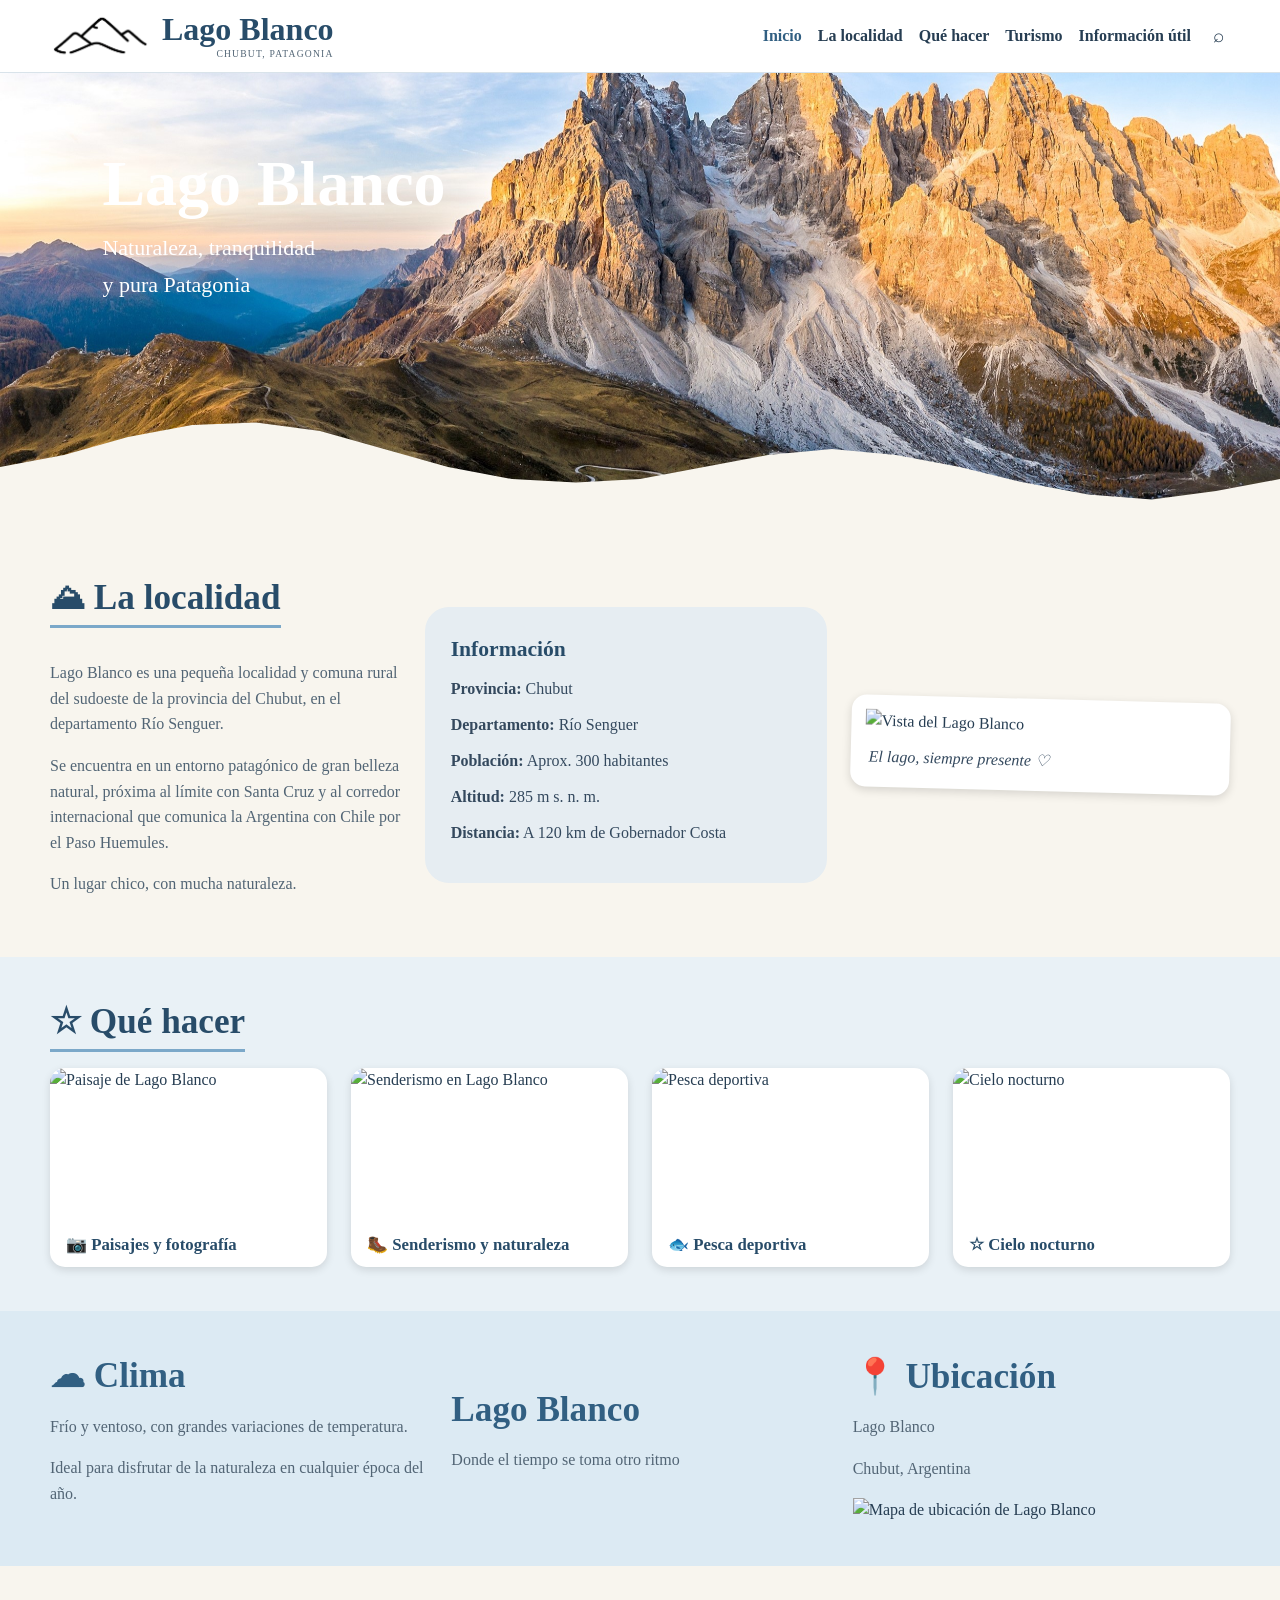
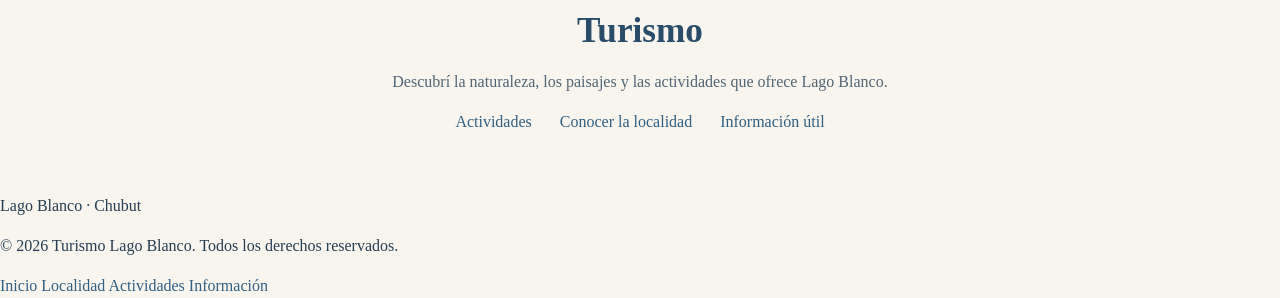
==== index.html @ a25df5e3 "Optimizacion de "style.css" se optimizaron los elementos de "style.css" para que "header.html" e "in" ====
<!DOCTYPE html>
<html lang="es">

<head>
    <meta charset="UTF-8">
    <meta name="viewport" content="width=device-width, initial-scale=1.0">
    <title>Lago Blanco - Chubut</title>
    <link rel="stylesheet" href="style.css">
</head>

<body>
    <div id="header"></div>
    <script src="header-loader.js"></script>
    <main>
        <!-- PORTADA / HERO -->
        <section id="inicio" class="hero">
            <img class="hero__image" src="paisaje_lago_blanco.jpg" alt="Paisaje de Lago Blanco">

            <div class="hero__content">
                <h1 class="hero__title text-display">Lago Blanco</h1>
                <p class="hero__text">Naturaleza, tranquilidad</p>
                <p class="hero__text">y pura Patagonia</p>
            </div>
        </section>

        <!-- INFORMACIÓN DE LA LOCALIDAD -->
        <section id="localidad" class="section locality">
            <div class="container split-layout">
                <div class="locality__text">
                    <h2 class="section-title section-title--underlined">⛰ La localidad</h2>

                    <p>Lago Blanco es una pequeña localidad y comuna rural del sudoeste de la provincia del Chubut, en el departamento Río Senguer.</p>
                    <p>Se encuentra en un entorno patagónico de gran belleza natural, próxima al límite con Santa Cruz y al corredor internacional que comunica la Argentina con Chile por el Paso Huemules.</p>
                    <p>Un lugar chico, con mucha naturaleza.</p>
                </div>

                <div class="locality__info panel">
                    <h3>Información</h3>
                    <ul class="list-clean">
                        <li><strong>Provincia:</strong> Chubut</li>
                        <li><strong>Departamento:</strong> Río Senguer</li>
                        <li><strong>Población:</strong> Aprox. 300 habitantes</li>
                        <li><strong>Altitud:</strong> 285 m s. n. m.</li>
                        <li><strong>Distancia:</strong> A 120 km de Gobernador Costa</li>
                    </ul>
                </div>

                <figure class="locality__photo">
                    <img src="img/lago-blanco.jpg" alt="Vista del Lago Blanco">
                    <figcaption>El lago, siempre presente ♡</figcaption>
                </figure>
            </div>
        </section>

        <!-- ACTIVIDADES -->
        <section id="actividades" class="section activities">
            <div class="container">
                <h2 class="section-title section-title--underlined">☆ Qué hacer</h2>

                <div class="cards-grid">
                    <article class="card activity-card">
                        <img src="img/paisajes.jpg" alt="Paisaje de Lago Blanco">
                        <h3>📷 Paisajes y fotografía</h3>
                    </article>

                    <article class="card activity-card">
                        <img src="img/senderismo.jpg" alt="Senderismo en Lago Blanco">
                        <h3>🥾 Senderismo y naturaleza</h3>
                    </article>

                    <article class="card activity-card">
                        <img src="img/pesca.jpg" alt="Pesca deportiva">
                        <h3>🐟 Pesca deportiva</h3>
                    </article>

                    <article class="card activity-card">
                        <img src="img/cielo-nocturno.jpg" alt="Cielo nocturno">
                        <h3>☆ Cielo nocturno</h3>
                    </article>
                </div>
            </div>
        </section>

        <!-- CLIMA / INFORMACIÓN -->
        <section id="informacion" class="section info-strip">
            <div class="container split-layout">
                <div>
                    <h2 class="section-title">☁ Clima</h2>
                    <p>Frío y ventoso, con grandes variaciones de temperatura.</p>
                    <p>Ideal para disfrutar de la naturaleza en cualquier época del año.</p>
                </div>

                <div>
                    <h2 class="section-title">Lago Blanco</h2>
                    <p>Donde el tiempo se toma otro ritmo</p>
                </div>

                <div>
                    <h2 class="section-title">📍 Ubicación</h2>
                    <p>Lago Blanco</p>
                    <p>Chubut, Argentina</p>
                    <img src="img/mapa.png" alt="Mapa de ubicación de Lago Blanco">
                </div>
            </div>
        </section>

        <!-- TURISMO -->
        <section id="turismo" class="section tourism">
            <div class="container">
                <h2 class="section-title">Turismo</h2>
                <p>Descubrí la naturaleza, los paisajes y las actividades que ofrece Lago Blanco.</p>

                <ul class="list-clean">
                    <li><a href="#actividades">Actividades</a></li>
                    <li><a href="#localidad">Conocer la localidad</a></li>
                    <li><a href="#informacion">Información útil</a></li>
                </ul>
            </div>
        </section>
    </main>

    <div id="footer"></div>
    <script src="footer-loader.js"></script>
</body>

</html>
---- style.css ----
/* CSS optimizado: solo index.html */
:root {
    --ink: #263d52;
    --ink-strong: #284c69;
    --muted: #526575;
    --accent: #315f82;

    --bg: #f8f5ee;
    --bg-soft: #e9f1f6;
    --bg-alt: #dceaf3;

    --r-md: 15px;
    --r-lg: 24px;

    --s-2: 12px;
    --s-3: 16px;
    --s-4: 24px;

    --content-w: min(1180px, calc(100% - 48px));
    --shadow: 0 3px 10px rgba(0, 0, 0, 0.14);
}

*,
*::before,
*::after {
    box-sizing: border-box;
}

html,
body {
    margin: 0;
}

body {
    min-width: 320px;
    color: var(--ink);
    background: var(--bg);
    font-family: 'Allura', cursive;
    line-height: 1.5;
}

button,
input,
textarea,
select {
    font: inherit;
}

img {
    display: block;
    max-width: 100%;
    height: auto;
}

a {
    color: var(--accent);
    text-decoration: none;
}

a:hover {
    text-decoration: underline;
}

.container {
    width: var(--content-w);
    margin: 0 auto;
}

.section {
    padding: 44px 0;
}

.list-clean {
    list-style: none;
    margin: 0;
    padding: 0;
}

.split-layout,
.cards-grid {
    display: flex;
    gap: var(--s-4);
}

.split-layout {
    align-items: center;
}

.split-layout > *,
.cards-grid > * {
    flex: 1;
}

.card,
.panel,
.locality__photo {
    border-radius: var(--r-md);
}

.card {
    background: #fff;
    box-shadow: 0 3px 8px rgba(0, 0, 0, 0.12);
}

.panel {
    background: #e6edf2;
    border-radius: var(--r-lg);
    padding: 26px;
}

.text-display {
    margin: 0 0 var(--s-2);
    font-size: clamp(2rem, 5vw, 4rem);
    line-height: 1.1;
    color: var(--ink-strong);
}

.section-title {
    margin: 0 0 var(--s-3);
    font-size: clamp(1.5rem, 3vw, 2.2rem);
    line-height: 1.2;
    color: var(--ink-strong);
}

.section-title--underlined {
    display: inline-block;
    border-bottom: 3px solid #7ba8c9;
    padding-bottom: 6px;
}

/* Header: mínimo y compatible con el sistema actual */
.site-header {
    position: sticky;
    top: 0;
    z-index: 20;
    background: #fff;
    border-bottom: 1px solid #d9e3ea;
}

.site-header .container {
    min-height: 72px;
    display: flex;
    align-items: center;
    justify-content: space-between;
    gap: var(--s-3);
}

.brand {
    display: inline-flex;
    align-items: center;
    gap: var(--s-2);
    color: var(--ink);
}

.brand-logo {
    width: 100px;
    object-fit: contain;
    flex-shrink: 0;
}

.brand-text {
    display: flex;
    flex-direction: column;
    line-height: 1;
}

.brand-text strong {
    color: var(--ink-strong);
    font-size: 2rem;
}

.brand-text small {
    align-self: flex-end;
    margin-top: 4px;
    font-size: 0.6rem;
    letter-spacing: 1.2px;
    color: var(--muted);
    text-transform: uppercase;
}

.main-navigation {
    display: flex;
    align-items: center;
    gap: var(--s-3);
}

.main-navigation a {
    color: var(--ink);
    font-weight: 600;
}

.main-navigation a.active,
.main-navigation a:hover,
.search-button:hover {
    color: var(--accent);
}

.search-button,
.menu-toggle {
    border: 0;
    background: transparent;
    color: var(--ink);
    cursor: pointer;
}

.search-button {
    font-size: 1.2rem;
}

.menu-toggle {
    display: none;
}

@media (max-width: 900px) {
    .menu-toggle {
        display: inline-flex;
        flex-direction: column;
        gap: 4px;
        width: 34px;
        height: 34px;
        align-items: center;
        justify-content: center;
        border: 1px solid #d9e3ea;
        border-radius: 8px;
    }

    .menu-toggle span {
        width: 16px;
        height: 2px;
        background: currentColor;
    }

    .main-navigation {
        display: none;
        position: absolute;
        top: 72px;
        right: 24px;
        left: 24px;
        padding: 10px;
        flex-direction: column;
        align-items: flex-start;
        background: #fff;
        border: 1px solid #d9e3ea;
        border-radius: 10px;
        box-shadow: var(--shadow);
    }

    .main-navigation.is-open {
        display: flex;
    }
}

.hero {
    position: relative;
    height: 460px;
    overflow: hidden;
}

.hero__image {
    width: 100%;
    height: 100%;
    object-fit: cover;
}

.hero__content {
    position: absolute;
    top: 76px;
    left: 8%;
    color: #fff;
}

.hero__title,
.hero__text {
    color: #fff;
}

.hero__text {
    margin: 4px 0;
    font-size: 22px;
}

.locality {
    background: var(--bg);
}

.activities {
    background: var(--bg-soft);
}

.info-strip {
    background: var(--bg-alt);
}

.tourism {
    background: var(--bg);
    text-align: center;
}

.locality__text p,
.info-strip p,
.tourism p {
    color: var(--muted);
    line-height: 1.6;
}

.locality__info h3,
.activity-card h3 {
    margin: 0 0 8px;
    color: var(--ink-strong);
}

.locality__info h3 {
    font-size: 1.35rem;
}

.locality__info li {
    margin: var(--s-2) 0;
    color: #34495e;
}

.locality__photo {
    margin: 0;
    padding: 14px;
    background: #fff;
    box-shadow: var(--shadow);
    transform: rotate(1.5deg);
}

.locality__photo figcaption {
    padding: var(--s-2) 4px 4px;
    font-size: 1rem;
    font-style: italic;
    color: #34495e;
}

.activity-card {
    overflow: hidden;
}

.activity-card img {
    width: 100%;
    height: 150px;
    object-fit: cover;
}

.activity-card h3 {
    margin: 14px var(--s-3) 10px;
    font-size: 1.05rem;
}

.info-strip h2 {
    color: var(--accent);
}

.info-strip img {
    width: 100%;
    max-width: 300px;
}

.tourism .list-clean li {
    display: inline-block;
    margin: 0 var(--s-2);
}

#inicio::after {
    content: "";
    position: absolute;
    left: 0;
    bottom: 0;
    width: 100%;
    height: 120px;
    background: #f8f5ee;
    clip-path: polygon(
        0% 45%,
        5% 35%,
        10% 20%,
        15% 10%,
        20% 8%,
        25% 15%,
        30% 30%,
        35% 45%,
        40% 55%,
        45% 58%,
        50% 55%,
        55% 45%,
        60% 35%,
        65% 30%,
        70% 35%,
        75% 45%,
        80% 58%,
        85% 68%,
        90% 72%,
        95% 65%,
        100% 55%,
        100% 100%,
        0% 100%
    );
}

@media (max-width: 800px) {
    .hero {
        height: 380px;
    }

    .hero__title {
        font-size: clamp(2rem, 8vw, 2.8rem);
    }

    .hero__text {
        font-size: 1.05rem;
    }

    .split-layout,
    .cards-grid {
        flex-direction: column;
    }

    .tourism .list-clean li {
        display: block;
        margin: var(--s-2) 0;
    }
}

@media (max-width: 480px) {
    :root {
        --content-w: min(100% - 28px, 1180px);
    }

    .section {
        padding: 34px 0;
    }
}
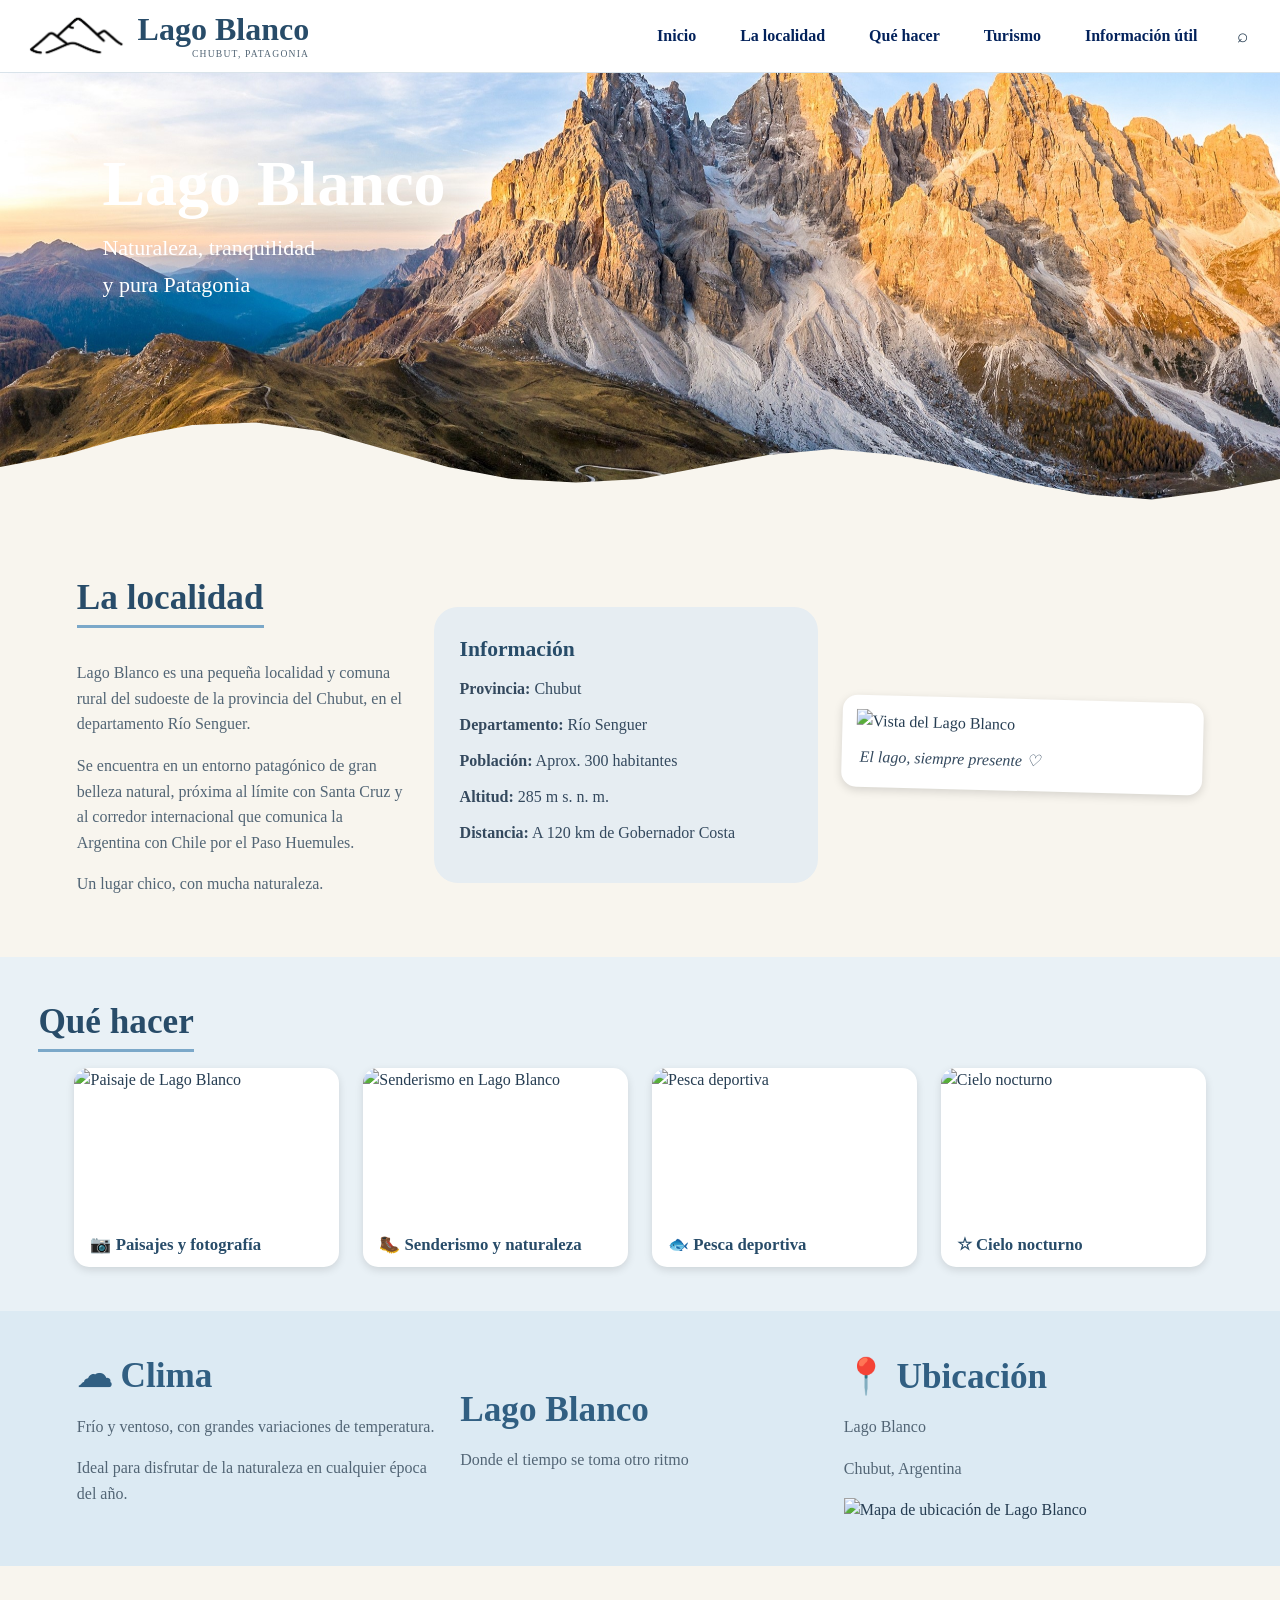
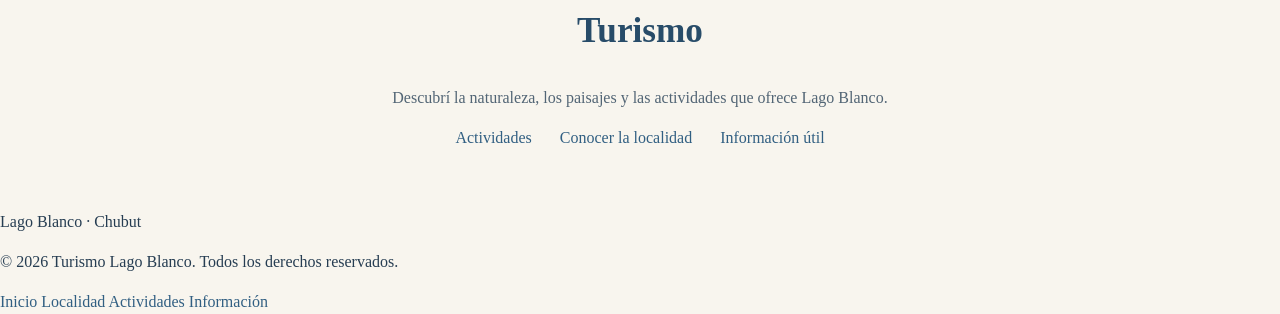
==== commit 97a153e9: "modificacion de "style.css" se agrego subrayado tipo marcador en los botones del header" ====
--- a/index.html
+++ b/index.html
@@ -11,6 +11,7 @@
 <body>
     <div id="header"></div>
     <script src="header-loader.js"></script>
+
     <main>
         <!-- PORTADA / HERO -->
         <section id="inicio" class="hero">
@@ -27,8 +28,7 @@
         <section id="localidad" class="section locality">
             <div class="container split-layout">
                 <div class="locality__text">
-                    <h2 class="section-title section-title--underlined">⛰ La localidad</h2>
-
+                    <h2 class="section-title section-title--underlined">La localidad</h2>
                     <p>Lago Blanco es una pequeña localidad y comuna rural del sudoeste de la provincia del Chubut, en el departamento Río Senguer.</p>
                     <p>Se encuentra en un entorno patagónico de gran belleza natural, próxima al límite con Santa Cruz y al corredor internacional que comunica la Argentina con Chile por el Paso Huemules.</p>
                     <p>Un lugar chico, con mucha naturaleza.</p>
@@ -46,7 +46,7 @@
                 </div>
 
                 <figure class="locality__photo">
-                    <img src="img/lago-blanco.jpg" alt="Vista del Lago Blanco">
+                    <img src="img/lago-blanco.jpg" alt="Vista del Lago Blanco" loading="lazy">
                     <figcaption>El lago, siempre presente ♡</figcaption>
                 </figure>
             </div>
@@ -55,26 +55,26 @@
         <!-- ACTIVIDADES -->
         <section id="actividades" class="section activities">
             <div class="container">
-                <h2 class="section-title section-title--underlined">☆ Qué hacer</h2>
+                <h2 class="section-title section-title--shortline">Qué hacer</h2>
 
                 <div class="cards-grid">
                     <article class="card activity-card">
-                        <img src="img/paisajes.jpg" alt="Paisaje de Lago Blanco">
+                        <img src="img/paisajes.jpg" alt="Paisaje de Lago Blanco" loading="lazy">
                         <h3>📷 Paisajes y fotografía</h3>
                     </article>
 
                     <article class="card activity-card">
-                        <img src="img/senderismo.jpg" alt="Senderismo en Lago Blanco">
+                        <img src="img/senderismo.jpg" alt="Senderismo en Lago Blanco" loading="lazy">
                         <h3>🥾 Senderismo y naturaleza</h3>
                     </article>
 
                     <article class="card activity-card">
-                        <img src="img/pesca.jpg" alt="Pesca deportiva">
+                        <img src="img/pesca.jpg" alt="Pesca deportiva" loading="lazy">
                         <h3>🐟 Pesca deportiva</h3>
                     </article>
 
                     <article class="card activity-card">
-                        <img src="img/cielo-nocturno.jpg" alt="Cielo nocturno">
+                        <img src="img/cielo-nocturno.jpg" alt="Cielo nocturno" loading="lazy">
                         <h3>☆ Cielo nocturno</h3>
                     </article>
                 </div>
@@ -99,7 +99,7 @@
                     <h2 class="section-title">📍 Ubicación</h2>
                     <p>Lago Blanco</p>
                     <p>Chubut, Argentina</p>
-                    <img src="img/mapa.png" alt="Mapa de ubicación de Lago Blanco">
+                    <img src="img/mapa.png" alt="Mapa de ubicación de Lago Blanco" loading="lazy">
                 </div>
             </div>
         </section>
@@ -123,4 +123,4 @@
     <script src="footer-loader.js"></script>
 </body>
 
-</html>+</html>
--- a/style.css
+++ b/style.css
@@ -38,6 +38,7 @@
     background: var(--bg);
     font-family: 'Allura', cursive;
     line-height: 1.5;
+    overflow-x: hidden;
 }
 
 button,
@@ -63,8 +64,11 @@
 }
 
 .container {
-    width: var(--content-w);
+    display: flex;
     margin: 0 auto;
+    margin-left: 3%;
+    margin-right: 3%;
+    flex-direction: column;
 }
 
 .section {
@@ -79,8 +83,11 @@
 
 .split-layout,
 .cards-grid {
+    flex-direction: row;
     display: flex;
     gap: var(--s-4);
+    padding-left: 3%;
+    padding-right: 3%;
 }
 
 .split-layout {
@@ -123,10 +130,13 @@
     color: var(--ink-strong);
 }
 
-.section-title--underlined {
+.section-title--underlined,
+.section-title--shortline {
     display: inline-block;
+    width: max-content;
+    max-width: 100%;
+    padding-bottom: 6px;
     border-bottom: 3px solid #7ba8c9;
-    padding-bottom: 6px;
 }
 
 /* Header: mínimo y compatible con el sistema actual */
@@ -140,10 +150,13 @@
 
 .site-header .container {
     min-height: 72px;
+    flex-direction: row;
     display: flex;
     align-items: center;
     justify-content: space-between;
     gap: var(--s-3);
+    margin-left: 2%;
+    margin-right: 2%
 }
 
 .brand {
@@ -182,18 +195,37 @@
 .main-navigation {
     display: flex;
     align-items: center;
-    gap: var(--s-3);
+    gap: var(--s-4);
 }
 
 .main-navigation a {
-    color: var(--ink);
+    position: static;
+    z-index: 1;
+    display: inline-block;
+    padding: 6px 10px;
+    color:rgb(3, 34, 91);
     font-weight: 600;
+    text-decoration: none;
 }
 
 .main-navigation a.active,
 .main-navigation a:hover,
 .search-button:hover {
-    color: var(--accent);
+
+    left: 8px;
+    right: 8px;
+    top: 8px;
+    bottom: 8px;
+
+    background-color: rgb(102, 206, 247);
+    transform: rotate(-5deg);
+
+    clip-path: polygon(
+        12% 10%, 88% 10%,
+        98% 18%, 93% 30%, 99% 44%, 93% 58%, 98% 72%, 89% 88%,
+        11% 88%,
+        2% 72%, 7% 58%, 1% 44%, 7% 30%, 2% 18%
+    );
 }
 
 .search-button,
@@ -295,6 +327,12 @@
 .tourism {
     background: var(--bg);
     text-align: center;
+}
+
+.locality__text,
+.locality__info,
+.info-strip .split-layout > div {
+    text-align: left;
 }
 
 .locality__text p,
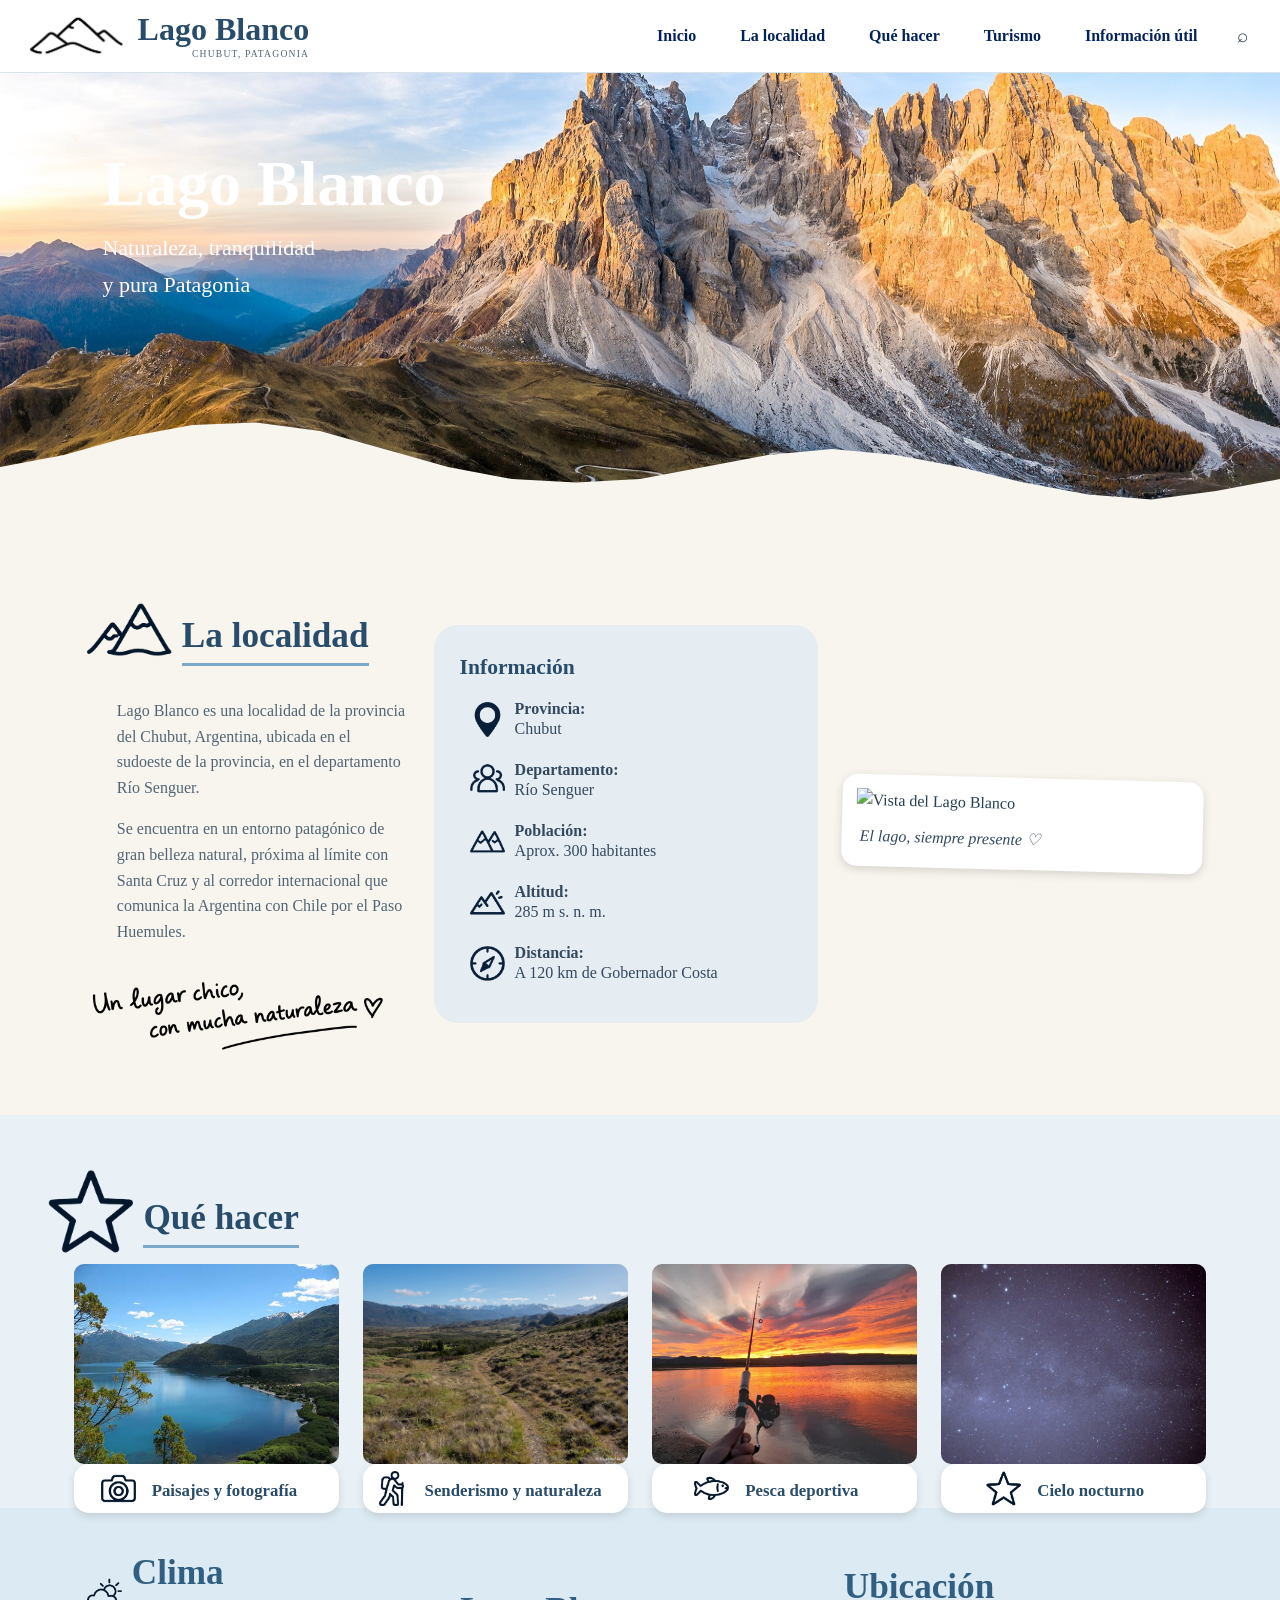
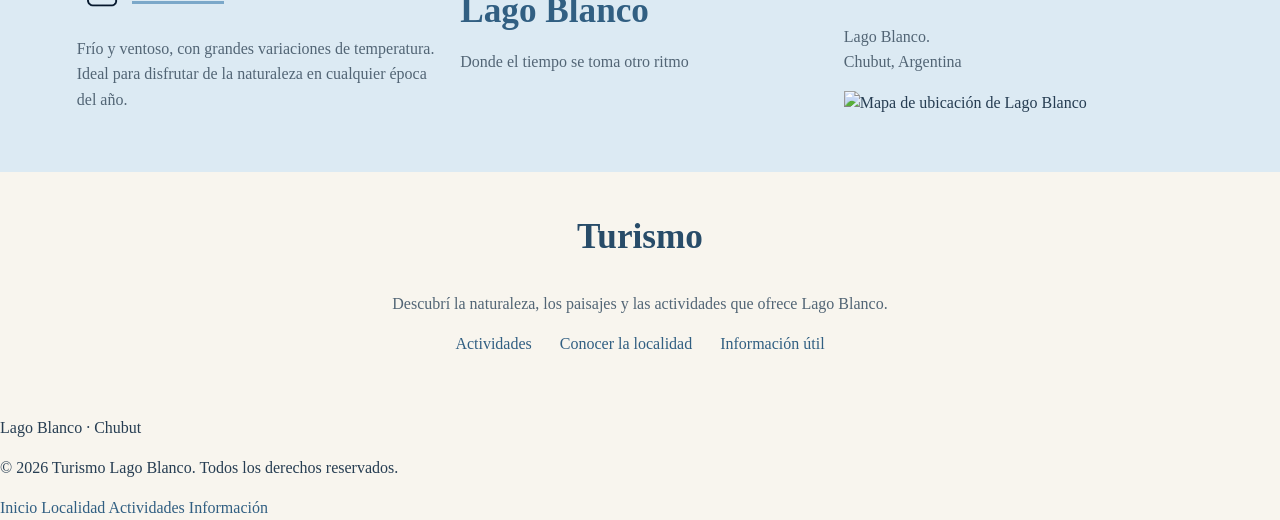
==== commit 4253d09d: "modificacion de "index.html" y "style.css" se agregaron y configuraron los iconos de la web" ====
--- a/index.html
+++ b/index.html
@@ -15,7 +15,7 @@
     <main>
         <!-- PORTADA / HERO -->
         <section id="inicio" class="hero">
-            <img class="hero__image" src="paisaje_lago_blanco.jpg" alt="Paisaje de Lago Blanco">
+            <img class="hero__image" src="img/paisaje_lago_blanco.png" alt="Paisaje de Lago Blanco">
 
             <div class="hero__content">
                 <h1 class="hero__title text-display">Lago Blanco</h1>
@@ -28,25 +28,60 @@
         <section id="localidad" class="section locality">
             <div class="container split-layout">
                 <div class="locality__text">
-                    <h2 class="section-title section-title--underlined">La localidad</h2>
-                    <p>Lago Blanco es una pequeña localidad y comuna rural del sudoeste de la provincia del Chubut, en el departamento Río Senguer.</p>
-                    <p>Se encuentra en un entorno patagónico de gran belleza natural, próxima al límite con Santa Cruz y al corredor internacional que comunica la Argentina con Chile por el Paso Huemules.</p>
-                    <p>Un lugar chico, con mucha naturaleza.</p>
+                    <div class="title-header">
+                        <img src="img/localidad.png" class="title-icon">
+                        <h2 class="section-title section-title--underlined">La localidad</h2>
+                    </div>
+                    <div class="parraphs">
+                        <p>Lago Blanco es una localidad de la provincia del Chubut, Argentina, ubicada en el sudoeste de la provincia, en el departamento Río Senguer.</p>
+                        <p>Se encuentra en un entorno patagónico de gran belleza natural, próxima al límite con Santa Cruz y al corredor internacional que comunica la Argentina con Chile por el Paso Huemules.</p>
+                    </div>
+                    <img src="img/eslogan.png" alt="Un lugar chico, con mucha naturaleza" class="locality__slogan" loading="lazy">
                 </div>
 
                 <div class="locality__info panel">
                     <h3>Información</h3>
                     <ul class="list-clean">
-                        <li><strong>Provincia:</strong> Chubut</li>
-                        <li><strong>Departamento:</strong> Río Senguer</li>
-                        <li><strong>Población:</strong> Aprox. 300 habitantes</li>
-                        <li><strong>Altitud:</strong> 285 m s. n. m.</li>
-                        <li><strong>Distancia:</strong> A 120 km de Gobernador Costa</li>
+                        <div class="info-item">
+                            <img src="img/ubicacion.png" alt="Icono de ubicación" class="info-icon">
+                            <div class="item-text">
+                                <li><strong>Provincia:</strong></li>
+                                <li>Chubut</li>
+                            </div>
+                        </div>
+                        <div class="info-item">
+                            <img src="img/departamento.png" alt="Icono de departamento" class="info-icon">
+                            <div class="item-text">
+                                <li><strong>Departamento:</strong></li>
+                                <li>Río Senguer</li>
+                            </div>
+                        </div>
+                        <div class="info-item">
+                            <img src="img/poblacion.png" alt="Icono de población" class="info-icon">
+                            <div class="item-text">
+                                <li><strong>Población:</strong></li>
+                                <li>Aprox. 300 habitantes</li>
+                            </div>
+                        </div>
+                        <div class="info-item">
+                            <img src="img/altitud.png" alt="Icono de altitud" class="info-icon">
+                            <div class="item-text">
+                                <li><strong>Altitud:</strong></li>
+                                <li>285 m s. n. m.</li>
+                            </div>
+                        </div>
+                        <div class="info-item">
+                            <img src="img/distancia.png" alt="Icono de distancia" class="info-icon">
+                            <div class="item-text">
+                                <li><strong>Distancia:</strong></li>
+                                <li>A 120 km de Gobernador Costa</li>
+                            </div>
+                        </div>
                     </ul>
                 </div>
 
                 <figure class="locality__photo">
-                    <img src="img/lago-blanco.jpg" alt="Vista del Lago Blanco" loading="lazy">
+                    <img src="img/lago-blanco.png" alt="Vista del Lago Blanco" loading="lazy">
                     <figcaption>El lago, siempre presente ♡</figcaption>
                 </figure>
             </div>
@@ -55,27 +90,42 @@
         <!-- ACTIVIDADES -->
         <section id="actividades" class="section activities">
             <div class="container">
-                <h2 class="section-title section-title--shortline">Qué hacer</h2>
+                <div class="title-header">
+                    <img src="img/estrella.png" class="title-icon">
+                    <h2 class="section-title section-title--underlined">Qué hacer</h2>
+                </div>
 
                 <div class="cards-grid">
-                    <article class="card activity-card">
-                        <img src="img/paisajes.jpg" alt="Paisaje de Lago Blanco" loading="lazy">
-                        <h3>📷 Paisajes y fotografía</h3>
+                    <article class="activity-card">
+                        <img src="img/paisajes-img.png" alt="Paisaje de Lago Blanco" class="activity-img">
+                        <div class="card activity-title">
+                            <img src="img/camara.png" alt="Icono de paisajes y fotografía" class="activity-icon">
+                            <h3>Paisajes y fotografía</h3>
+                        </div>
                     </article>
 
-                    <article class="card activity-card">
-                        <img src="img/senderismo.jpg" alt="Senderismo en Lago Blanco" loading="lazy">
-                        <h3>🥾 Senderismo y naturaleza</h3>
+                    <article class="activity-card">
+                        <img src="img/senderismo-img.png" alt="senderismo y naturaleza" class="activity-img">
+                        <div class="card activity-title">
+                            <img src="img/senderismo.png" alt="Icono de senderismo" class="activity-icon">
+                            <h3>Senderismo y naturaleza</h3>
+                        </div>
                     </article>
 
-                    <article class="card activity-card">
-                        <img src="img/pesca.jpg" alt="Pesca deportiva" loading="lazy">
-                        <h3>🐟 Pesca deportiva</h3>
+                    <article class="activity-card">
+                        <img src="img/pesca-img.png" alt="Pesca deportiva" class="activity-img">
+                        <div class="card activity-title">
+                            <img src="img/pesca.png" alt="Icono de pesca" class="activity-icon">
+                            <h3>Pesca deportiva</h3>
+                        </div>
                     </article>
 
-                    <article class="card activity-card">
-                        <img src="img/cielo-nocturno.jpg" alt="Cielo nocturno" loading="lazy">
-                        <h3>☆ Cielo nocturno</h3>
+                    <article class="activity-card">
+                        <img src="img/cielo-nocturno.png" alt="Cielo nocturno" class="activity-img">
+                        <div class="card activity-title">
+                            <img src="img/estrella.png" alt="Icono de astronomía" class="activity-icon">
+                            <h3>Cielo nocturno</h3>
+                        </div>
                     </article>
                 </div>
             </div>
@@ -84,10 +134,14 @@
         <!-- CLIMA / INFORMACIÓN -->
         <section id="informacion" class="section info-strip">
             <div class="container split-layout">
-                <div>
-                    <h2 class="section-title">☁ Clima</h2>
-                    <p>Frío y ventoso, con grandes variaciones de temperatura.</p>
-                    <p>Ideal para disfrutar de la naturaleza en cualquier época del año.</p>
+                <div class="info-card">
+                    <div class="title-header">
+                        <img src="img/clima.png" alt="Icono de clima" class="info-icon">
+                        <h2 class="section-title section-title--underlined">Clima</h2>
+                    </div>
+                    <p>Frío y ventoso, con grandes variaciones de temperatura.
+                        Ideal para disfrutar de la naturaleza en cualquier época del año.
+                    </p>
                 </div>
 
                 <div>
@@ -96,9 +150,9 @@
                 </div>
 
                 <div>
-                    <h2 class="section-title">📍 Ubicación</h2>
-                    <p>Lago Blanco</p>
-                    <p>Chubut, Argentina</p>
+                    <h2 class="section-title sect!ion-title--underlined">Ubicación</h2>
+                    <p>Lago Blanco.<br>
+                        Chubut, Argentina</p>
                     <img src="img/mapa.png" alt="Mapa de ubicación de Lago Blanco" loading="lazy">
                 </div>
             </div>
--- a/style.css
+++ b/style.css
@@ -71,6 +71,7 @@
     flex-direction: column;
 }
 
+
 .section {
     padding: 44px 0;
 }
@@ -108,6 +109,8 @@
 .card {
     background: #fff;
     box-shadow: 0 3px 8px rgba(0, 0, 0, 0.12);
+    justify-content: center;
+
 }
 
 .panel {
@@ -335,6 +338,39 @@
     text-align: left;
 }
 
+.title-header {
+    display: flex;
+    flex-direction: row;
+    align-items: end;
+}
+
+.title-icon {
+    width: 85px;
+    margin: 10px;
+}
+
+.parraphs{
+    margin-left: 40px;
+}
+
+.info-item {
+    display: flex;
+    align-items: center;
+    margin-bottom: 6px;
+}
+
+.item-text{
+    line-height: 0.5;
+    justify-content: center;
+    flex-direction: column;
+}
+
+.info-icon {
+    width: 35px;
+    margin: 10px;
+    vertical-align: middle;
+}
+
 .locality__text p,
 .info-strip p,
 .tourism p {
@@ -373,13 +409,26 @@
 }
 
 .activity-card {
-    overflow: hidden;
-}
-
-.activity-card img {
+    align-items: center ;
     width: 100%;
-    height: 150px;
+    height: 200px;
+}
+
+.activity-img {
+    border-radius: 10px;
+    width: 400px;
+    height: 200px;
     object-fit: cover;
+}
+
+.activity-title {
+    display: flex;
+    flex-direction: row;
+    align-items: center;
+}
+
+.activity-icon {
+    width: 35px;
 }
 
 .activity-card h3 {
@@ -391,14 +440,16 @@
     color: var(--accent);
 }
 
-.info-strip img {
-    width: 100%;
-    max-width: 300px;
-}
+
 
 .tourism .list-clean li {
     display: inline-block;
     margin: 0 var(--s-2);
+}
+
+.info-card {
+    align-items: center;
+    flex-direction: row;
 }
 
 #inicio::after {
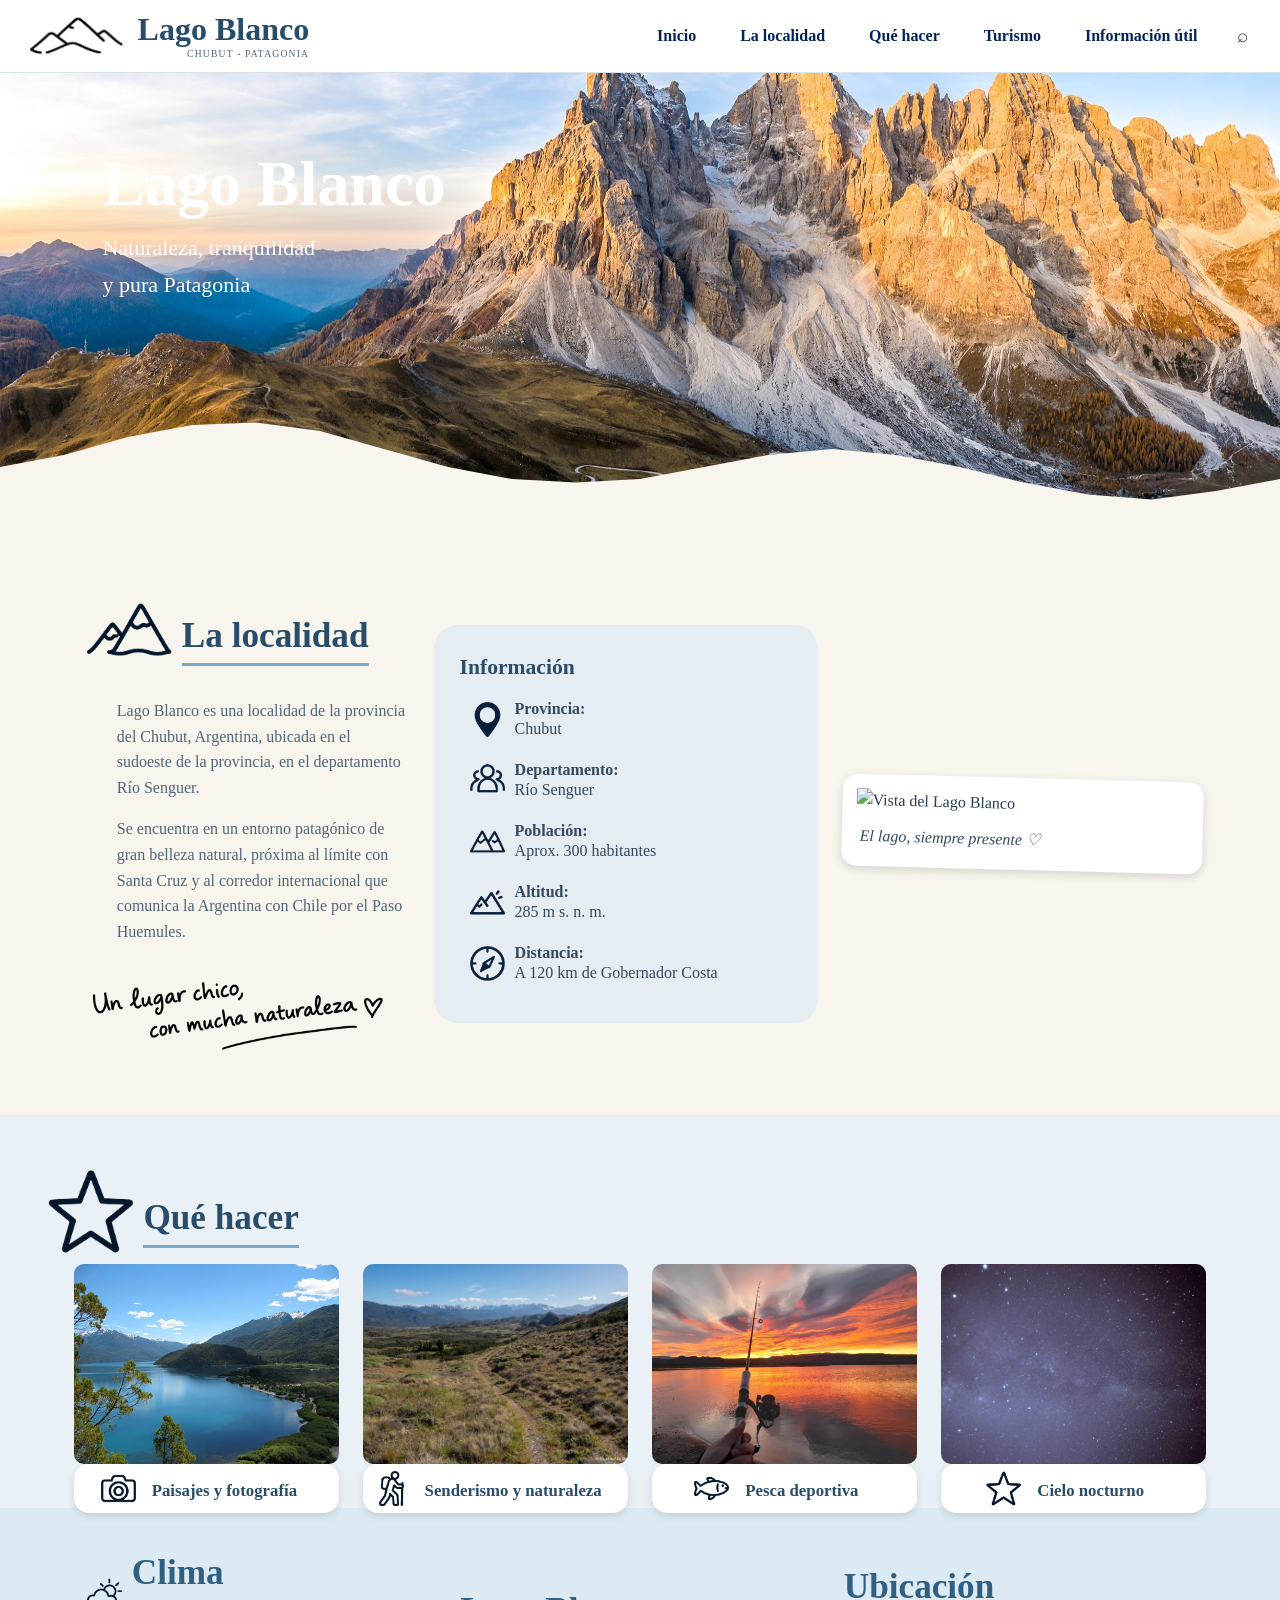
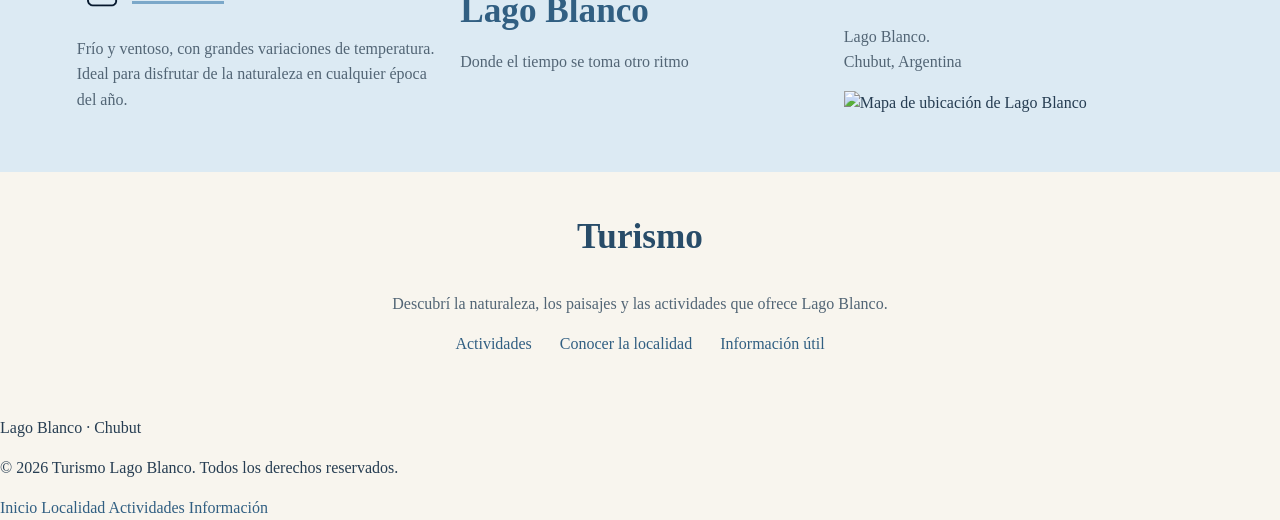
==== commit 789f15ba: "cambio de tipografia" ====
--- a/index.html
+++ b/index.html
@@ -1,3 +1,7 @@
+<link rel="preconnect" href="https://fonts.googleapis.com">
+<link rel="preconnect" href="https://fonts.gstatic.com" crossorigin>
+<link href="https://fonts.googleapis.com/css2?family=Comic+Neue:wght@400;700&display=swap" rel="stylesheet">
+
 <!DOCTYPE html>
 <html lang="es">
 
--- a/style.css
+++ b/style.css
@@ -36,7 +36,7 @@
     min-width: 320px;
     color: var(--ink);
     background: var(--bg);
-    font-family: 'Allura', cursive;
+    font-family: "Comic Sans MS", cursive;
     line-height: 1.5;
     overflow-x: hidden;
 }
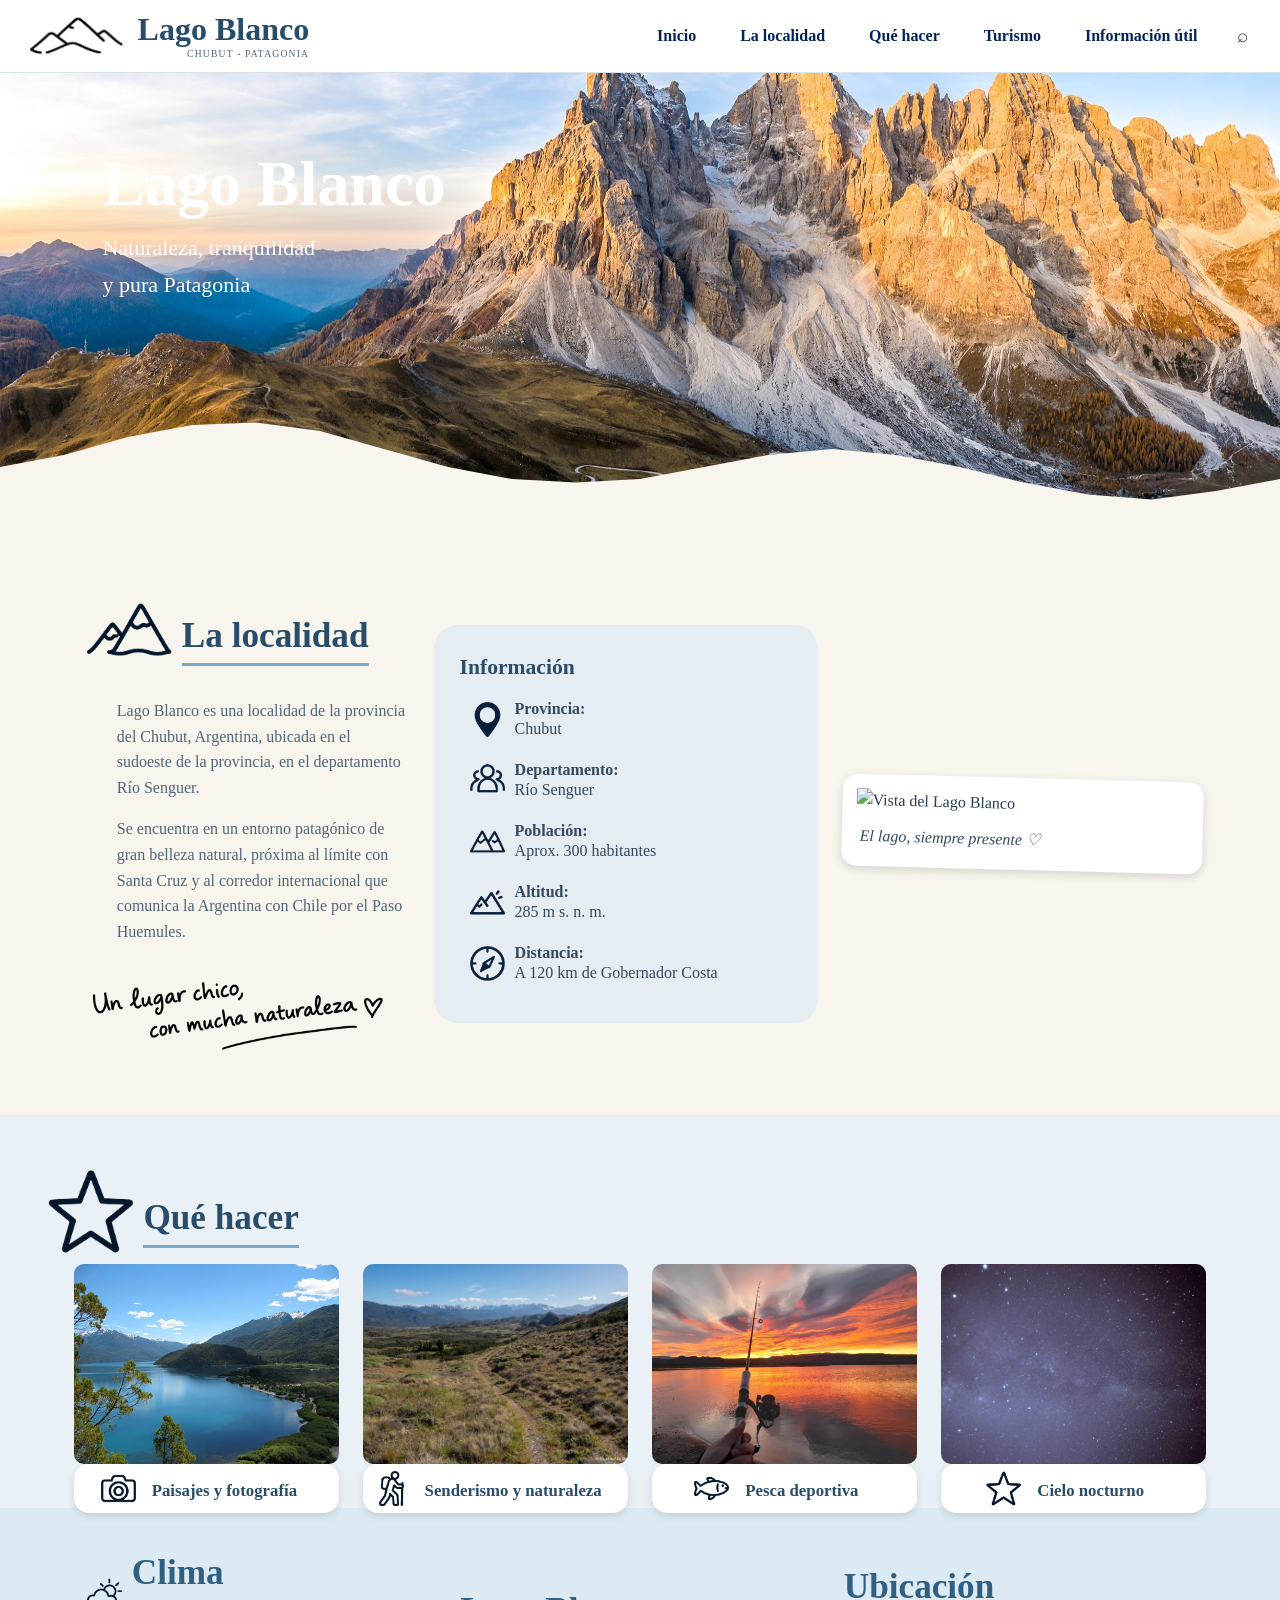
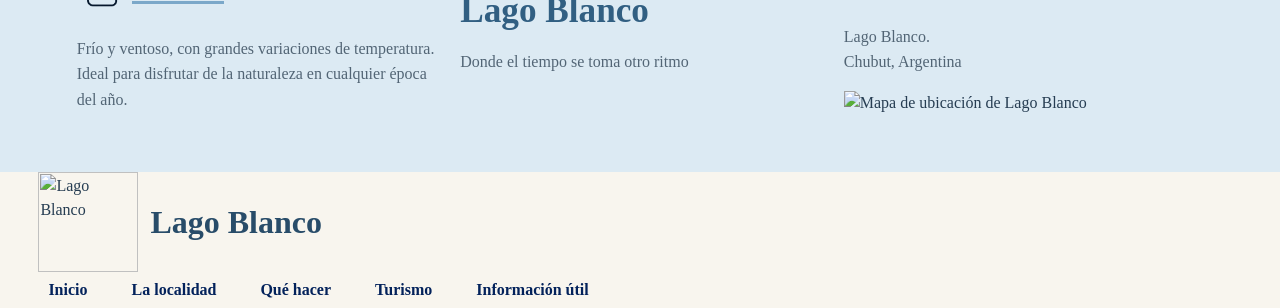
==== commit 25a14eef: "footer" ====
--- a/index.html
+++ b/index.html
@@ -161,20 +161,6 @@
                 </div>
             </div>
         </section>
-
-        <!-- TURISMO -->
-        <section id="turismo" class="section tourism">
-            <div class="container">
-                <h2 class="section-title">Turismo</h2>
-                <p>Descubrí la naturaleza, los paisajes y las actividades que ofrece Lago Blanco.</p>
-
-                <ul class="list-clean">
-                    <li><a href="#actividades">Actividades</a></li>
-                    <li><a href="#localidad">Conocer la localidad</a></li>
-                    <li><a href="#informacion">Información útil</a></li>
-                </ul>
-            </div>
-        </section>
     </main>
 
     <div id="footer"></div>
--- a/style.css
+++ b/style.css
@@ -213,7 +213,7 @@
 
 .main-navigation a.active,
 .main-navigation a:hover,
-.search-button:hover {
+.header-button:hover {
 
     left: 8px;
     right: 8px;
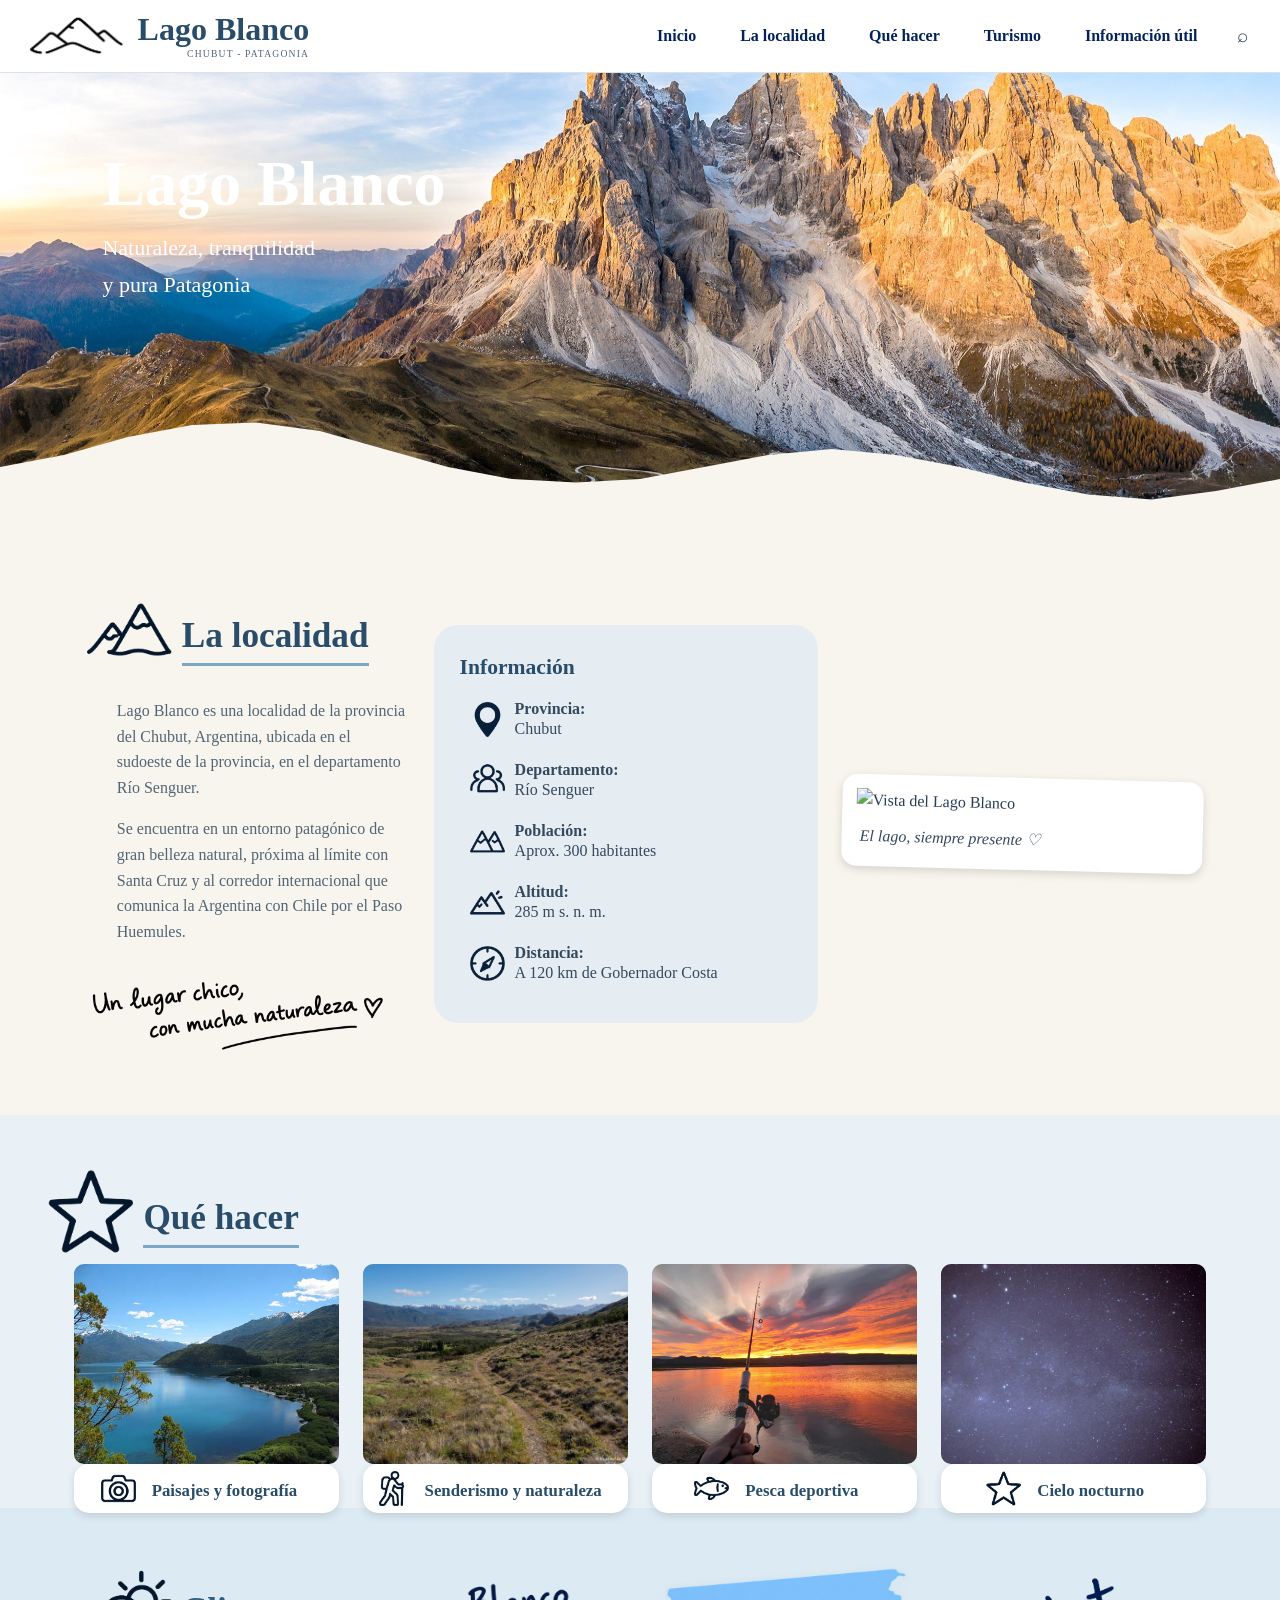
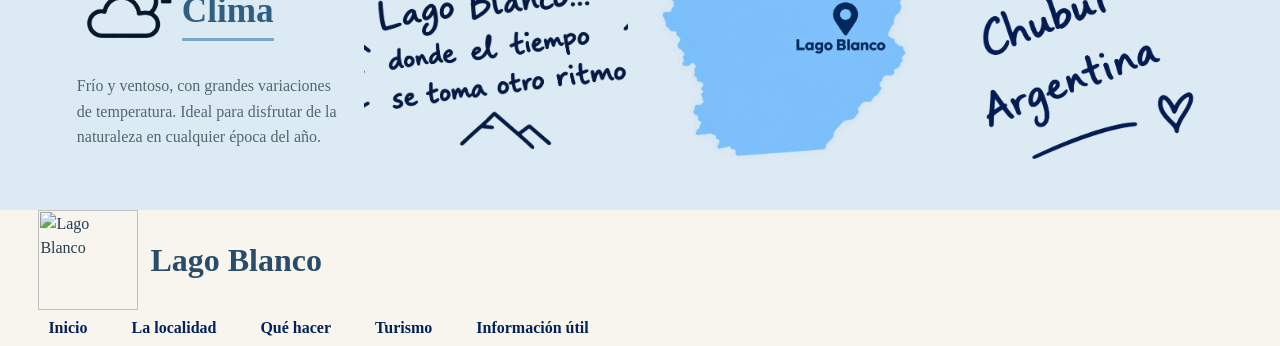
==== commit f8e211ba: "adhecion de imagenes en el index.html" ====
--- a/index.html
+++ b/index.html
@@ -140,7 +140,7 @@
             <div class="container split-layout">
                 <div class="info-card">
                     <div class="title-header">
-                        <img src="img/clima.png" alt="Icono de clima" class="info-icon">
+                        <img src="img/clima.png" alt="Icono de clima" class="title-icon">
                         <h2 class="section-title section-title--underlined">Clima</h2>
                     </div>
                     <p>Frío y ventoso, con grandes variaciones de temperatura.
@@ -149,20 +149,19 @@
                 </div>
 
                 <div>
-                    <h2 class="section-title">Lago Blanco</h2>
-                    <p>Donde el tiempo se toma otro ritmo</p>
+                    <img class="activity-img" src="img/Lago-Blanco-texto.png" alt="">
                 </div>
 
                 <div>
-                    <h2 class="section-title sect!ion-title--underlined">Ubicación</h2>
-                    <p>Lago Blanco.<br>
-                        Chubut, Argentina</p>
-                    <img src="img/mapa.png" alt="Mapa de ubicación de Lago Blanco" loading="lazy">
+                    <img class="activity-img" src="img/mapa.png" >
+                </div>
+
+                <div>
+                    <img class="activity-img" src="img/chubut-argentina.png" >
                 </div>
             </div>
         </section>
-    </main>
-
+        
     <div id="footer"></div>
     <script src="footer-loader.js"></script>
 </body>
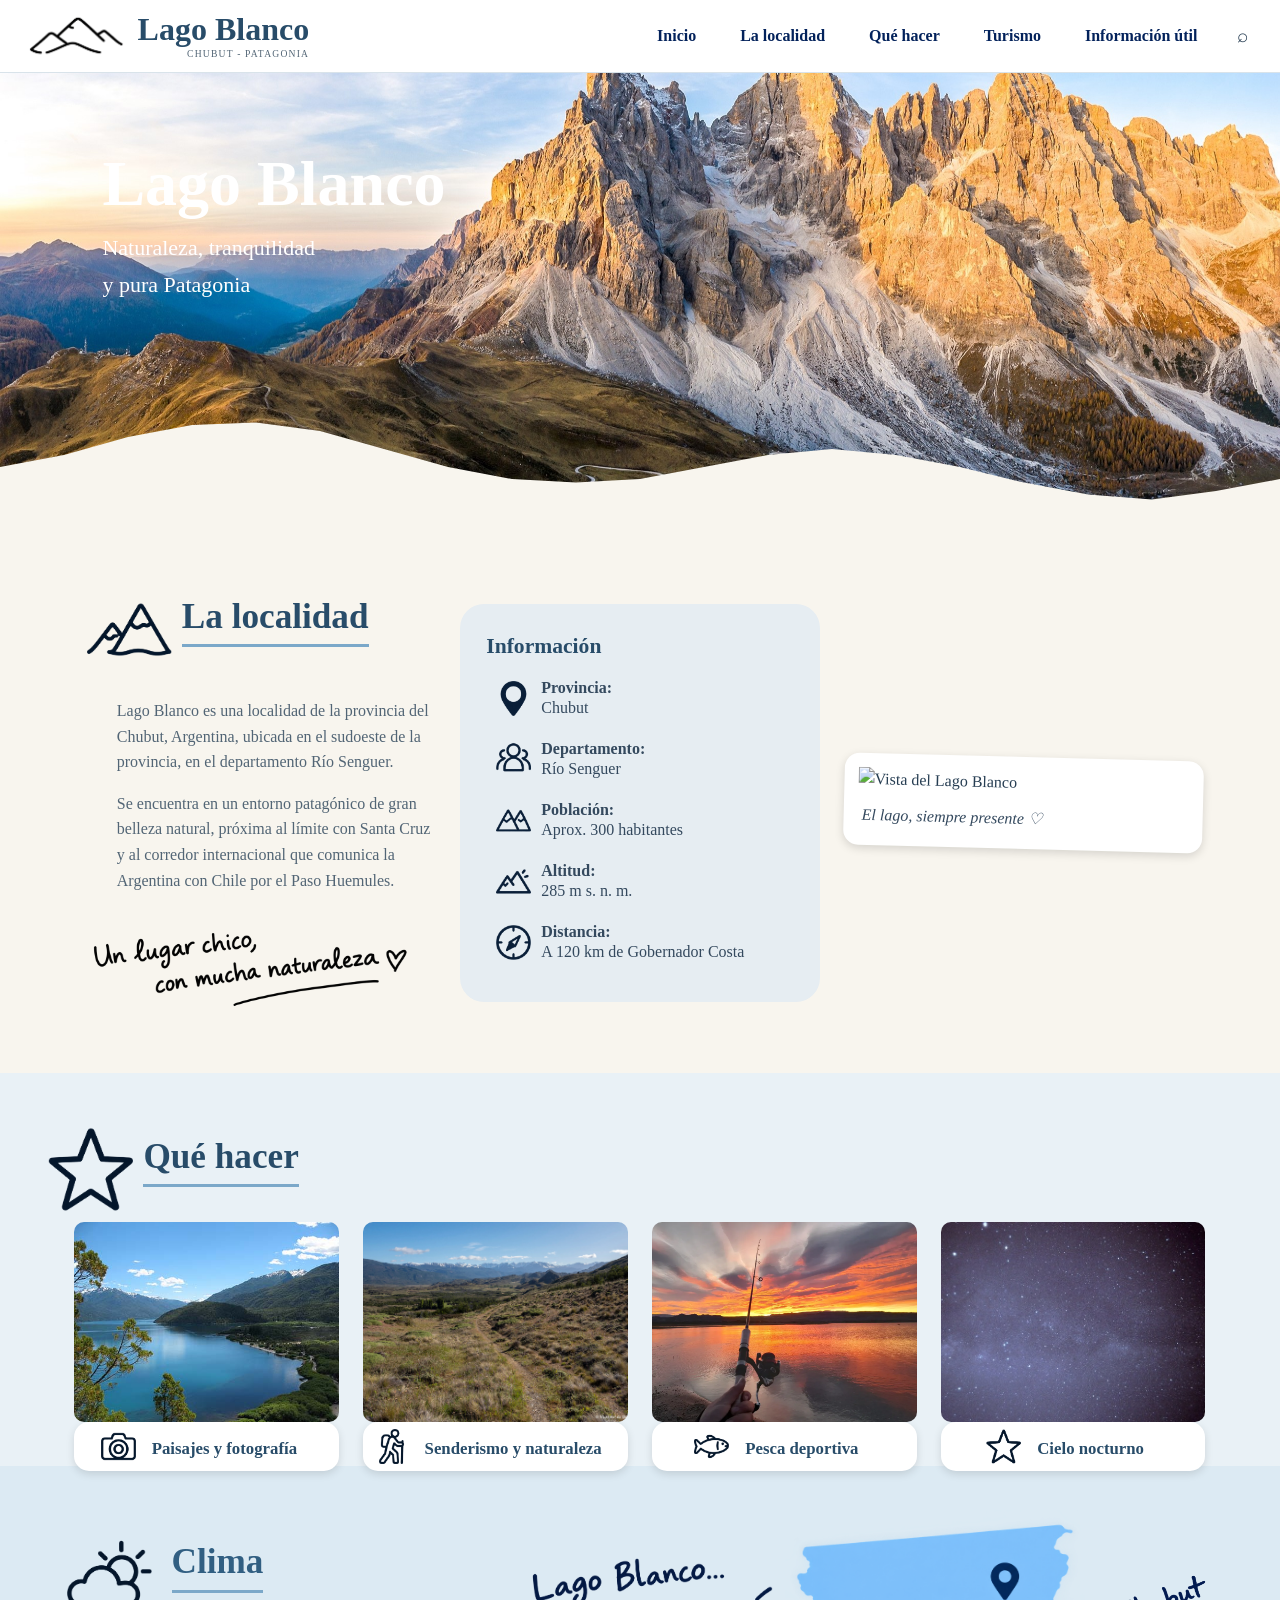
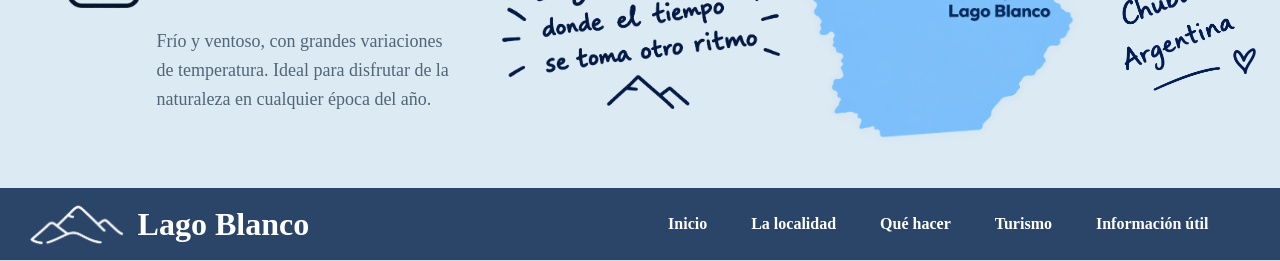
==== commit 18eab339: "modificacion de index.html y style.css se centraron las imagenes y el parrafo de la seccion clima/in" ====
--- a/index.html
+++ b/index.html
@@ -36,7 +36,7 @@
                         <img src="img/localidad.png" class="title-icon">
                         <h2 class="section-title section-title--underlined">La localidad</h2>
                     </div>
-                    <div class="parraphs">
+                    <div class="parraph-a">
                         <p>Lago Blanco es una localidad de la provincia del Chubut, Argentina, ubicada en el sudoeste de la provincia, en el departamento Río Senguer.</p>
                         <p>Se encuentra en un entorno patagónico de gran belleza natural, próxima al límite con Santa Cruz y al corredor internacional que comunica la Argentina con Chile por el Paso Huemules.</p>
                     </div>
@@ -138,30 +138,26 @@
         <!-- CLIMA / INFORMACIÓN -->
         <section id="informacion" class="section info-strip">
             <div class="container split-layout">
-                <div class="info-card">
-                    <div class="title-header">
-                        <img src="img/clima.png" alt="Icono de clima" class="title-icon">
-                        <h2 class="section-title section-title--underlined">Clima</h2>
+                    <div class="info-card">
+                        <div class="climate-box">
+                            <img src="img/clima.png" alt="Icono de clima" class="title-icon">
+                            <h2 class="section-title section-title--underlined">Clima</h2>
+                        </div>
+                        <p class="parraph-b">Frío y ventoso, con grandes variaciones de temperatura.
+                            Ideal para disfrutar de la naturaleza en cualquier época del año.
+                        </p>
                     </div>
-                    <p>Frío y ventoso, con grandes variaciones de temperatura.
-                        Ideal para disfrutar de la naturaleza en cualquier época del año.
-                    </p>
+                <div class="image-box">
+                    <img class="index-img" src="img/Lago-Blanco-texto.png">
                 </div>
+                <div class="image-box">
+                    <img class="index-img" src="img/mapa.png" >
 
-                <div>
-                    <img class="activity-img" src="img/Lago-Blanco-texto.png" alt="">
-                </div>
-
-                <div>
-                    <img class="activity-img" src="img/mapa.png" >
-                </div>
-
-                <div>
-                    <img class="activity-img" src="img/chubut-argentina.png" >
+                    <img class="index-img-text" src="img/chubut-argentina.png" >
                 </div>
             </div>
         </section>
-        
+    </main>
     <div id="footer"></div>
     <script src="footer-loader.js"></script>
 </body>
--- a/style.css
+++ b/style.css
@@ -92,14 +92,16 @@
 }
 
 .split-layout {
-    align-items: center;
+    display: grid;
+    grid-template-columns: repeat(3, 1fr);
+    align-items: center;
+    gap: var(--s-4);
 }
 
 .split-layout > *,
 .cards-grid > * {
-    flex: 1;
-}
-
+    min-width: 0;
+}
 .card,
 .panel,
 .locality__photo {
@@ -349,8 +351,14 @@
     margin: 10px;
 }
 
-.parraphs{
+.parraph-a{
     margin-left: 40px;
+}
+
+.parraph-b {
+    margin-left: 100px;
+    width: 300px;
+    font-size: large;
 }
 
 .info-item {
@@ -448,9 +456,24 @@
 }
 
 .info-card {
-    align-items: center;
-    flex-direction: row;
-}
+    position: relative;
+    width: 300px;
+    justify-self: center;
+    display: flex;
+    flex-direction: column;
+    align-items: flex-start;
+    margin-left: -100px;
+}
+
+.title-header {
+    display: flex;
+    align-items: center;
+}
+
+.info-card p {
+    margin-top: 0;
+}
+
 
 #inicio::after {
     content: "";
@@ -520,3 +543,60 @@
         padding: 34px 0;
     }
 }
+
+.site-footer {
+    position: sticky;
+    top: 0;
+    z-index: 20;
+    background: #2a4568;
+    border-bottom: 1px solid #d1d9df;
+}
+
+.site-footer .container {
+    min-height: 72px;
+    flex-direction: row;
+    display: flex;
+    align-items: center;
+    justify-content: space-between;
+    gap: var(--s-3);
+    margin-left: 2%;
+    margin-right: 2%
+}
+
+.site-footer .main-navigation a,
+.site-footer .main-navigation a:visited,
+.site-footer .main-navigation a:link {
+    color: #ffffff !important;
+}
+
+.site-footer .brand-text,
+.site-footer .brand-text strong {
+    color: #ffffff !important;
+}
+
+.index-img {
+    max-width: 300px;
+    height: auto;
+}
+
+.index-img-text {
+    height: 150px;
+    width: auto;
+}
+
+.image-box {
+    display: flex;
+    align-items: center;
+    justify-content: center;
+    gap: 10px;
+}
+
+.title-climate {
+    margin-left: 100px;
+}
+
+.climate-box {
+    display: flex;
+    align-items: center;
+    gap: 10px;
+}
